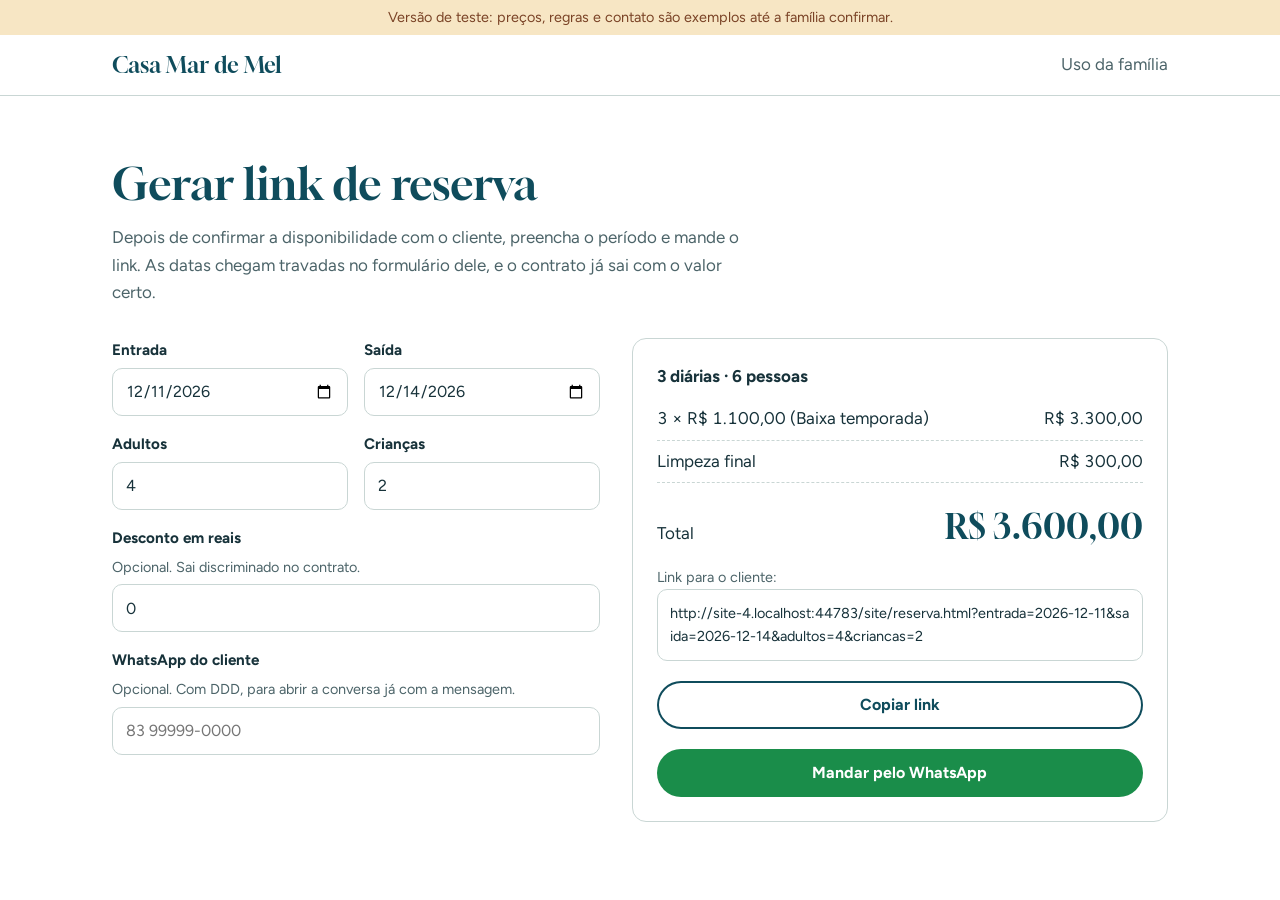
==== site/link.html @ db58e140 "Site da Casa Mar de Mel: vitrine, link de reserva e contrato em PDF Protótipo estático que substitui" ====
<!doctype html>
<html lang="pt-BR">
<head>
  <meta charset="utf-8">
  <meta name="viewport" content="width=device-width, initial-scale=1, viewport-fit=cover">
  <title>Gerar link de reserva · Casa Mar de Mel</title>
  <meta name="robots" content="noindex">
  <link rel="icon" href="data:image/svg+xml,%3Csvg xmlns=%27http://www.w3.org/2000/svg%27 viewBox=%270 0 32 32%27%3E%3Crect width=%2732%27 height=%2732%27 rx=%277%27 fill=%27%230f4c5c%27/%3E%3Cpath d=%27M5 20c3-3 5-3 8 0s5 3 8 0 5-3 6-1%27 stroke=%27%23e3a33b%27 stroke-width=%273%27 fill=%27none%27 stroke-linecap=%27round%27/%3E%3C/svg%3E">
  <link rel="preconnect" href="https://fonts.googleapis.com">
  <link rel="preconnect" href="https://fonts.gstatic.com" crossorigin>
  <link rel="stylesheet" href="https://fonts.googleapis.com/css2?family=Figtree:wght@400;700&family=Gloock&display=swap">
  <link rel="stylesheet" href="assets/style.css">
</head>
<body>
  <header class="topo">
    <div class="envelope"><a class="marca" href="index.html">Casa Mar de Mel</a><span style="color:var(--tinta-suave)">Uso da família</span></div>
  </header>

  <section class="secao">
    <div class="envelope">
      <h2>Gerar link de reserva</h2>
      <p class="lead">Depois de confirmar a disponibilidade com o cliente, preencha o período e mande o link. As datas chegam travadas no formulário dele, e o contrato já sai com o valor certo.</p>
      <div class="orc">
        <form class="campos" id="form-link" novalidate>
          <div class="campos-2">
            <label for="l-entrada">Entrada<input type="date" id="l-entrada" required></label>
            <label for="l-saida">Saída<input type="date" id="l-saida" required></label>
          </div>
          <div class="campos-2">
            <label for="l-adultos">Adultos<input type="number" id="l-adultos" min="1" max="12" value="4"></label>
            <label for="l-criancas">Crianças<input type="number" id="l-criancas" min="0" max="11" value="2"></label>
          </div>
          <label for="l-desconto">Desconto em reais<span class="ajuda">Opcional. Sai discriminado no contrato.</span><input type="number" id="l-desconto" min="0" step="10" value="0"></label>
          <label for="l-telefone">WhatsApp do cliente<span class="ajuda">Opcional. Com DDD, para abrir a conversa já com a mensagem.</span><input type="tel" id="l-telefone" placeholder="83 99999-0000"></label>
        </form>
        <div class="recibo" id="saida-link" aria-live="polite"></div>
      </div>
    </div>
  </section>

  <script src="assets/config.js"></script>
  <script src="assets/app.js"></script>
  <script>
  (function () {
    const { C, money, orcamento, iso, br, addDays, esc, parseISO } = MDM;
    MDM.faixaTeste();
    const $ = (id) => document.getElementById(id);
    const hoje = new Date(); hoje.setHours(0, 0, 0, 0);
    const sexta = addDays(hoje, ((5 - hoje.getDay() + 7) % 7) || 7);
    $("l-entrada").value = iso(sexta); $("l-saida").value = iso(addDays(sexta, 3));

    function gerar() {
      const e = $("l-entrada").value, s = $("l-saida").value;
      const a = +$("l-adultos").value || 1, c = +$("l-criancas").value || 0, desc = +$("l-desconto").value || 0;
      const r = orcamento({ entrada: e, saida: s, hospedes: a + c, desconto: desc });
      const out = $("saida-link");
      if (r.erro) { out.innerHTML = `<p class="erro">${esc(r.erro)}</p>`; return; }
      const base = new URL("reserva.html", location.href);
      base.search = new URLSearchParams({ entrada: e, saida: s, adultos: a, criancas: c, ...(desc ? { desconto: desc } : {}) }).toString();
      const link = base.toString();
      const msg = `Olá! Segue o link para concluir sua reserva na ${C.nome} (${br(r.entrada)} a ${br(r.saida)}, total ${money(r.total)}). É só preencher seus dados, enviar os documentos e assinar o contrato pelo gov.br:\n${link}`;
      const tel = $("l-telefone").value.replace(/\D/g, "");
      const zapUrl = `https://wa.me/${tel ? (tel.length <= 11 ? "55" + tel : tel) : ""}?text=${encodeURIComponent(msg)}`;
      out.innerHTML = `
        <p class="recibo-periodo">${r.noites} diárias · ${a + c} pessoas</p>
        ${r.grupos.map((g) => `<div class="recibo-linha"><span>${g.noites} × ${money(g.diaria)} (${esc(g.nome)})</span><span>${money(g.subtotal)}</span></div>`).join("")}
        <div class="recibo-linha"><span>Limpeza final</span><span>${money(r.limpeza)}</span></div>
        ${r.desconto ? `<div class="recibo-linha"><span>Desconto</span><span>− ${money(r.desconto)}</span></div>` : ""}
        <div class="recibo-total"><span>Total</span><strong>${money(r.total)}</strong></div>
        ${r.abaixoDoMinimo ? `<p class="aviso">Abaixo do mínimo de ${r.minimo} diárias deste período. O link funciona mesmo assim.</p>` : ""}
        <p class="obs">Link para o cliente:</p>
        <p class="link-gerado" id="link-txt">${esc(link)}</p>
        <button class="btn btn-linha" type="button" id="btn-copiar">Copiar link</button>
        <a class="btn btn-zap" href="${zapUrl}" target="_blank" rel="noopener">Mandar pelo WhatsApp</a>`;
      $("btn-copiar").onclick = async () => {
        try { await navigator.clipboard.writeText(link); $("btn-copiar").textContent = "Link copiado"; }
        catch { const sel = getSelection(); const rg = document.createRange(); rg.selectNodeContents($("link-txt")); sel.removeAllRanges(); sel.addRange(rg); $("btn-copiar").textContent = "Selecionado: copie com o menu"; }
      };
    }
    $("form-link").addEventListener("input", gerar);
    gerar();
  })();
  </script>
</body>
</html>
---- site/assets/style.css ----
/* Casa Mar de Mel
 * Conceito: a foto da casa abre a página; o resto é calmo, como a maré baixa.
 * Mar (azul-petróleo) para estrutura, mel (âmbar) para a ação principal,
 * madeira (do telhado) para detalhes. Uma coluna no celular, duas no computador.
 */
:root {
  --mar: #0f4c5c;
  --mar-escuro: #0a3540;
  --nevoa: #e6efee;
  --mel: #e3a33b;
  --mel-claro: #f7e6c4;
  --madeira: #7a4326;
  --tinta: #17323a;
  --tinta-suave: #4c6469;
  --linha: #c9d6d4;
  --fundo: #ffffff;
  --zap: #1a8d4a;
  --erro: #b3261e;

  --f-display: "Gloock", "Georgia", serif;
  --f-texto: "Figtree", "Segoe UI", system-ui, sans-serif;

  --t-1: clamp(3rem, 11vw, 6.5rem);
  --t-2: clamp(1.9rem, 5vw, 2.75rem);
  --t-3: 1.375rem;
  --t-corpo: 1.0625rem;
  --t-peq: 0.9rem;

  --larg: 68rem;
  --raio: 14px;
}

* { box-sizing: border-box; }
html { scroll-behavior: smooth; }
@media (prefers-reduced-motion: reduce) { html { scroll-behavior: auto; } }
body {
  margin: 0;
  background: var(--fundo);
  color: var(--tinta);
  font-family: var(--f-texto);
  font-size: var(--t-corpo);
  line-height: 1.6;
  -webkit-font-smoothing: antialiased;
}
img { max-width: 100%; display: block; }
h1, h2, h3 { font-family: var(--f-display); font-weight: 400; line-height: 1.1; text-wrap: balance; margin: 0; }
p { margin: 0; }
a { color: var(--mar); }
:focus-visible { outline: 3px solid var(--mel); outline-offset: 2px; border-radius: 4px; }

.faixa-teste {
  background: var(--mel-claro);
  color: var(--madeira);
  font-size: var(--t-peq);
  text-align: center;
  padding: 6px max(16px, env(safe-area-inset-right, 0px)) 6px max(16px, env(safe-area-inset-left, 0px));
}

.envelope {
  max-width: var(--larg);
  margin: 0 auto;
  padding-left: max(16px, env(safe-area-inset-left, 0px));
  padding-right: max(16px, env(safe-area-inset-right, 0px));
}

/* ---------- Botões ---------- */
.btn {
  display: inline-flex; align-items: center; justify-content: center; gap: 0.5rem;
  min-height: 48px; padding: 0 1.25rem;
  border-radius: 999px; border: 0;
  font: 700 1rem/1 var(--f-texto);
  text-decoration: none; cursor: pointer;
}
.btn-mel { background: var(--mel); color: var(--mar-escuro); }
.btn-mel:hover { background: #d39430; }
.btn-zap { background: var(--zap); color: #fff; }
.btn-zap:hover { background: #157a3f; }
.btn-linha { background: transparent; color: var(--mar); box-shadow: inset 0 0 0 2px var(--mar); }
.btn-linha:hover { background: var(--nevoa); }
.btn[disabled] { opacity: 0.45; cursor: not-allowed; }
.btn svg { width: 20px; height: 20px; flex: none; }

/* ---------- Topo ---------- */
.topo {
  position: sticky; top: env(safe-area-inset-top, 0px); z-index: 20;
  background: rgba(255, 255, 255, 0.94);
  backdrop-filter: blur(8px);
  border-bottom: 1px solid var(--linha);
}
.topo .envelope { display: flex; align-items: center; justify-content: space-between; gap: 1rem; min-height: 60px; }
.marca { font-family: var(--f-display); font-size: 1.35rem; color: var(--mar); text-decoration: none; white-space: nowrap; }
.topo .btn { min-height: 40px; padding: 0 1rem; font-size: 0.95rem; }

/* ---------- Abertura ---------- */
.abertura { position: relative; color: #fff; }
.abertura img { width: 100%; height: min(78vh, 720px); object-fit: cover; object-position: center 60%; }
@media (max-width: 620px) { .abertura img { height: 68vh; object-position: 70% 100%; } }
.abertura::after {
  content: ""; position: absolute; inset: 0;
  background: linear-gradient(180deg, rgba(10, 53, 64, 0) 35%, rgba(10, 53, 64, 0.78) 100%);
}
.abertura-texto { position: absolute; inset: auto 0 0 0; z-index: 1; padding-block: 0 2.25rem; }
.abertura h1 { font-size: var(--t-1); letter-spacing: -0.01em; }
.abertura h1 small { display: block; font-family: var(--f-texto); font-size: clamp(1rem, 2.6vw, 1.25rem); letter-spacing: 0.02em; margin-bottom: 0.4rem; opacity: 0.92; }
.abertura .local { margin-top: 0.75rem; font-size: 1.1rem; max-width: 34rem; }

/* ---------- Atalhos (os botões pedidos) ---------- */
.atalhos { display: grid; grid-template-columns: repeat(4, 1fr); gap: 12px; margin-top: -1px; padding-block: 1.25rem; }
.atalho {
  position: relative; display: flex; align-items: flex-end;
  aspect-ratio: 4 / 3; border-radius: var(--raio); overflow: hidden;
  color: #fff; text-decoration: none; font-weight: 700; font-size: 1.05rem;
  background: var(--mar);
}
.atalho img { position: absolute; inset: 0; width: 100%; height: 100%; object-fit: cover; transition: transform 0.4s ease; }
.atalho::after { content: ""; position: absolute; inset: 0; background: linear-gradient(180deg, transparent 40%, rgba(10, 53, 64, 0.85)); }
.atalho span { position: relative; z-index: 1; padding: 0.75rem 0.9rem; line-height: 1.2; }
.atalho:hover img { transform: scale(1.04); }
@media (prefers-reduced-motion: reduce) { .atalho img { transition: none; } }
.atalho-orc { background: var(--mel); color: var(--mar-escuro); }
.atalho-orc::after { display: none; }
.atalho-orc span { font-family: var(--f-display); font-weight: 400; font-size: 1.6rem; display: flex; flex-direction: column; gap: 0.25rem; }
.atalho-orc em { font-family: var(--f-texto); font-style: normal; font-size: 0.95rem; font-weight: 400; }
@media (max-width: 720px) { .atalhos { grid-template-columns: 1fr 1fr; } }

.fatos { display: flex; flex-wrap: wrap; gap: 0.5rem 2.5rem; padding-block: 0.25rem 0; color: var(--tinta-suave); }
.fatos span { display: grid; line-height: 1.2; }
.fatos b { font-family: var(--f-display); font-weight: 400; font-size: 1.9rem; color: var(--mar); }
@media (max-width: 520px) { .fatos { display: grid; grid-template-columns: repeat(4, 1fr); gap: 0.5rem; font-size: 0.9rem; } }

/* ---------- Seções ---------- */
.secao { padding-block: 4rem; scroll-margin-top: 60px; }
.secao-nevoa { background: var(--nevoa); }
.secao h2 { font-size: var(--t-2); color: var(--mar); margin-bottom: 1rem; }
.secao .lead { max-width: 40rem; color: var(--tinta-suave); }
.secao .lead + .lead { margin-top: 0.75rem; }

/* Galeria */
.galeria { columns: 3 260px; column-gap: 10px; margin-top: 2rem; }
@media (max-width: 620px) { .galeria { columns: 2; column-gap: 8px; } .galeria button { margin-bottom: 8px; } }
.galeria button { display: block; width: 100%; margin: 0 0 10px; padding: 0; border: 0; background: none; cursor: zoom-in; border-radius: 10px; overflow: hidden; break-inside: avoid; }
.galeria img { width: 100%; height: auto; }

.lightbox { border: 0; padding: 0; background: transparent; max-width: 100vw; max-height: 100vh; width: 100vw; height: 100vh; }
.lightbox::backdrop { background: rgba(6, 30, 36, 0.92); }
.lightbox figure { margin: 0; height: 100%; display: grid; grid-template-rows: 1fr auto; place-items: center; padding: 56px 16px 16px; }
.lightbox img { max-height: calc(100vh - 140px); max-width: 100%; object-fit: contain; border-radius: 6px; }
.lightbox figcaption { color: #e9f1f0; padding-top: 0.75rem; text-align: center; }
.lightbox .lb-ctrl { position: fixed; top: calc(12px + env(safe-area-inset-top, 0px)); display: flex; gap: 8px; right: max(12px, env(safe-area-inset-right, 0px)); }
.lightbox .lb-ctrl button { min-height: 44px; min-width: 44px; padding: 0 14px; border-radius: 999px; border: 0; background: rgba(255, 255, 255, 0.16); color: #fff; font: 700 1rem var(--f-texto); cursor: pointer; }

/* Região */
.lugares { display: grid; grid-template-columns: repeat(auto-fit, minmax(14rem, 1fr)); gap: 1.5rem 2rem; margin-top: 2rem; }
.lugar h3 { font-size: var(--t-3); color: var(--mar); margin-bottom: 0.35rem; }
.lugar p { color: var(--tinta-suave); }
.dica { margin-top: 2rem; padding: 1rem 1.25rem; border-left: 4px solid var(--mel); background: #fff; max-width: 40rem; }

/* Informações */
.info-grade { display: grid; grid-template-columns: 1fr 1fr; gap: 2.5rem 3rem; margin-top: 2rem; }
.info-grade > div { min-width: 0; }
.info-grade h3 { font-size: var(--t-3); color: var(--mar); margin-bottom: 0.75rem; }
.info-grade ul { margin: 0; padding-left: 1.1rem; }
.info-grade li + li { margin-top: 0.3rem; }
.info-grade .nao { color: var(--tinta-suave); margin-top: 0.75rem; font-size: var(--t-peq); }
.camas { display: grid; gap: 0.75rem; }
.camas div { border-top: 1px solid var(--linha); padding-top: 0.6rem; }
.camas strong { display: block; }
.camas span { color: var(--tinta-suave); }
@media (max-width: 720px) { .info-grade { grid-template-columns: 1fr; } }

/* ---------- Orçamento ---------- */
.orc { display: grid; grid-template-columns: minmax(0, 1fr) minmax(0, 1.1fr); gap: 2rem; margin-top: 2rem; align-items: start; }
@media (max-width: 820px) { .orc { grid-template-columns: 1fr; } }
.campos { display: grid; gap: 1rem; }
.campos-2 { display: grid; grid-template-columns: 1fr 1fr; gap: 1rem; }
@media (max-width: 420px) { .campos-2 { grid-template-columns: 1fr; } }
label { display: grid; gap: 0.35rem; font-weight: 700; font-size: 0.95rem; }
label .ajuda { font-weight: 400; color: var(--tinta-suave); font-size: var(--t-peq); }
input, select, textarea {
  width: 100%; min-height: 48px; padding: 0.6rem 0.8rem;
  border: 1.5px solid var(--linha); border-radius: 10px;
  font: 400 1rem var(--f-texto); color: var(--tinta); background: #fff;
}
input:focus, select:focus, textarea:focus { border-color: var(--mar); outline: none; box-shadow: 0 0 0 3px rgba(15, 76, 92, 0.18); }
input[aria-invalid="true"] { border-color: var(--erro); }

.recibo { background: #fff; border-radius: var(--raio); padding: 1.5rem; border: 1px solid var(--linha); }
.recibo-linha { display: flex; justify-content: space-between; gap: 1rem; padding: 0.45rem 0; border-bottom: 1px dashed var(--linha); font-variant-numeric: tabular-nums; }
.recibo-linha span:last-child { white-space: nowrap; }
.recibo-total { display: flex; justify-content: space-between; align-items: baseline; gap: 1rem; padding-top: 0.9rem; }
.recibo-total strong { font-family: var(--f-display); font-weight: 400; font-size: 2.2rem; color: var(--mar); font-variant-numeric: tabular-nums; }
.recibo .obs { font-size: var(--t-peq); color: var(--tinta-suave); margin-top: 0.75rem; }
.recibo .aviso { margin-top: 0.75rem; padding: 0.6rem 0.8rem; background: var(--mel-claro); color: var(--madeira); border-radius: 8px; font-size: var(--t-peq); }
.recibo .erro { color: var(--erro); font-weight: 700; }
.recibo .btn { width: 100%; margin-top: 1.25rem; }
.recibo-periodo { font-weight: 700; margin-bottom: 0.5rem; }

/* ---------- Rodapé ---------- */
.rodape { background: var(--mar-escuro); color: #d7e5e3; padding-block: 3rem calc(3rem + env(safe-area-inset-bottom, 0px)); }
.rodape .envelope { display: grid; gap: 1rem; }
.rodape .marca { color: #fff; font-size: 2rem; }
.rodape a { color: #fff; }

.zap-flutuante {
  position: fixed; z-index: 30;
  right: max(16px, env(safe-area-inset-right, 0px));
  bottom: calc(16px + env(safe-area-inset-bottom, 0px));
  width: 58px; height: 58px; border-radius: 50%;
  display: grid; place-items: center;
  background: var(--zap); color: #fff;
  box-shadow: 0 6px 18px rgba(10, 53, 64, 0.3);
}
.zap-flutuante svg { width: 30px; height: 30px; }

/* ---------- Fluxo de reserva ---------- */
.reserva-topo { background: var(--mar); color: #fff; padding-block: 2rem; }
.reserva-topo h1 { font-size: var(--t-2); }
.reserva-topo p { opacity: 0.9; margin-top: 0.5rem; max-width: 40rem; }
.estadia { display: flex; flex-wrap: wrap; gap: 0.5rem 1.75rem; margin-top: 1.25rem; font-variant-numeric: tabular-nums; }
.estadia div { display: grid; }
.estadia small { opacity: 0.75; font-size: 0.85rem; }
.estadia strong { font-size: 1.1rem; }

.passos { display: grid; grid-template-columns: repeat(4, 1fr); gap: 0.5rem; list-style: none; padding: 0; margin: 1.5rem 0 0; counter-reset: passo; }
.passos li { counter-increment: passo; display: flex; align-items: center; gap: 0.5rem; color: var(--tinta-suave); font-size: 0.95rem; line-height: 1.2; padding-top: 0.6rem; border-top: 3px solid var(--linha); }
.passos li::before { content: counter(passo); display: grid; place-items: center; flex: none; width: 28px; height: 28px; border-radius: 50%; border: 2px solid var(--linha); font-weight: 700; }
.passos li[aria-current="step"] { color: var(--mar); font-weight: 700; border-top-color: var(--mar); }
.passos li[aria-current="step"]::before { background: var(--mar); border-color: var(--mar); color: #fff; }
.passos li.feito { border-top-color: var(--mar); }
.passos li.feito::before { content: "✓"; background: var(--nevoa); border-color: var(--mar); color: var(--mar); }
@media (max-width: 560px) { .passos li { flex-direction: column; align-items: flex-start; gap: 0.35rem; font-size: 0.82rem; } }

.reserva-corpo { display: grid; grid-template-columns: minmax(0, 1fr) 17rem; gap: 2.5rem; padding-block: 2rem 4rem; align-items: start; }
@media (max-width: 860px) { .reserva-corpo { grid-template-columns: 1fr; } }
.painel h2 { font-size: var(--t-2); color: var(--mar); margin-bottom: 0.5rem; }
.painel > p { color: var(--tinta-suave); max-width: 40rem; }
.painel form, .painel .bloco { margin-top: 1.5rem; display: grid; gap: 1.25rem; }
fieldset { border: 1px solid var(--linha); border-radius: var(--raio); padding: 1.25rem; margin: 0; display: grid; gap: 1rem; min-width: 0; }
legend { font-family: var(--f-display); font-size: 1.25rem; color: var(--mar); padding: 0 0.4rem; }
.acoes { display: flex; flex-wrap: wrap; gap: 0.75rem; justify-content: space-between; margin-top: 0.5rem; }
.msg-erro { color: var(--erro); font-weight: 700; }

.hospede-linha { display: grid; grid-template-columns: minmax(0, 2fr) minmax(0, 1fr) minmax(0, 1.5fr) auto; gap: 0.5rem; align-items: end; }
.hospede-linha .btn-remover { min-height: 48px; padding: 0 0.8rem; border-radius: 10px; border: 1.5px solid var(--linha); background: #fff; color: var(--tinta-suave); cursor: pointer; font: 700 0.9rem var(--f-texto); }
@media (max-width: 620px) { .hospede-linha { grid-template-columns: 1fr 1fr; } .hospede-linha label:first-child { grid-column: 1 / -1; } }

.upload { display: grid; gap: 0.5rem; padding: 1rem; border: 2px dashed var(--linha); border-radius: var(--raio); }
.upload.ok { border-style: solid; border-color: var(--mar); background: var(--nevoa); }
.upload .previa { display: flex; gap: 0.75rem; align-items: center; font-size: var(--t-peq); }
.upload .previa img { width: 64px; height: 64px; object-fit: cover; border-radius: 8px; }
.nota-privacidade { font-size: var(--t-peq); color: var(--tinta-suave); }

.lateral { position: sticky; top: 76px; display: grid; gap: 0.6rem; }
.lateral h2 { font-family: var(--f-texto); font-weight: 700; font-size: 1rem; color: var(--tinta); margin-bottom: 0.25rem; }
.lateral button { text-align: left; min-height: 48px; padding: 0.6rem 0.9rem; border-radius: 10px; border: 1.5px solid var(--linha); background: #fff; color: var(--mar); font: 700 1rem var(--f-texto); cursor: pointer; }
.lateral button:hover { background: var(--nevoa); }
.lateral .lateral-zap { margin-top: 0.75rem; font-size: var(--t-peq); color: var(--tinta-suave); }
@media (max-width: 860px) {
  .lateral { position: static; order: -1; display: flex; flex-wrap: wrap; gap: 0.5rem; }
  .lateral h2 { width: 100%; margin: 0; font-size: 0.9rem; color: var(--tinta-suave); font-weight: 400; }
  .lateral button { min-height: 40px; padding: 0.35rem 0.85rem; border-radius: 999px; font-size: 0.9rem; }
  .lateral .lateral-zap { display: none; }
}

/* Documento (contrato e anexos na tela) */
.doc { font-size: 0.98rem; line-height: 1.65; }
.doc-folha { border: 1px solid var(--linha); border-radius: var(--raio); padding: clamp(1rem, 4vw, 2.5rem); max-height: 70vh; overflow-y: auto; background: #fff; }
.doc p, .doc ul, .doc dl, .doc .doc-tabela { margin: 0 0 0.8rem; max-width: 46rem; }
.doc-titulo { font-size: 1.6rem; color: var(--mar); margin: 0 0 0.75rem; }
.doc-h { font-family: var(--f-texto); font-weight: 700; font-size: 1.05rem; color: var(--mar); margin: 1.4rem 0 0.4rem; }
.doc-kv { display: grid; grid-template-columns: max-content minmax(0, 1fr); gap: 0.3rem 1rem; }
.doc-kv dt { font-weight: 700; }
.doc-kv dd { margin: 0; }
.doc-tabela { overflow-x: auto; }
.doc table { border-collapse: collapse; width: 100%; font-size: 0.93rem; font-variant-numeric: tabular-nums; }
.doc th, .doc td { border: 1px solid var(--linha); padding: 0.4rem 0.6rem; text-align: left; vertical-align: top; }
.doc th { background: var(--nevoa); }
.doc tr.total td { font-weight: 700; }
.doc-quebra { border: 0; border-top: 2px dashed var(--linha); margin: 2rem 0; }
@media (max-width: 480px) { .doc-kv { grid-template-columns: 1fr; gap: 0 0; } .doc-kv dd { margin-bottom: 0.4rem; } }

.aceite { display: flex; gap: 0.75rem; align-items: flex-start; font-weight: 400; }
.aceite input { width: 22px; height: 22px; min-height: 0; margin-top: 2px; flex: none; }

.passo-a-passo { margin: 0; padding-left: 1.3rem; display: grid; gap: 0.6rem; max-width: 40rem; }
.cartao-final { padding: 1.5rem; border-radius: var(--raio); background: var(--nevoa); display: grid; gap: 1rem; }

.doc-modal { border: 0; border-radius: var(--raio); padding: 0; width: min(46rem, calc(100vw - 24px)); max-height: calc(100vh - 48px); }
.doc-modal::backdrop { background: rgba(6, 30, 36, 0.6); }
.doc-modal-barra { position: sticky; top: 0; display: flex; justify-content: space-between; align-items: center; gap: 1rem; padding: 0.75rem 1rem 0.75rem 1.25rem; background: var(--mar); color: #fff; }
.doc-modal-corpo { padding: 1.25rem; overflow-y: auto; max-height: calc(100vh - 120px); }
.btn-fechar { min-height: 40px; padding: 0 1rem; border-radius: 999px; border: 0; background: rgba(255, 255, 255, 0.18); color: #fff; font: 700 0.95rem var(--f-texto); cursor: pointer; }

/* Gerador de link */
.link-gerado { word-break: break-all; padding: 0.75rem; background: #fff; border: 1px solid var(--linha); border-radius: 10px; font-size: var(--t-peq); }
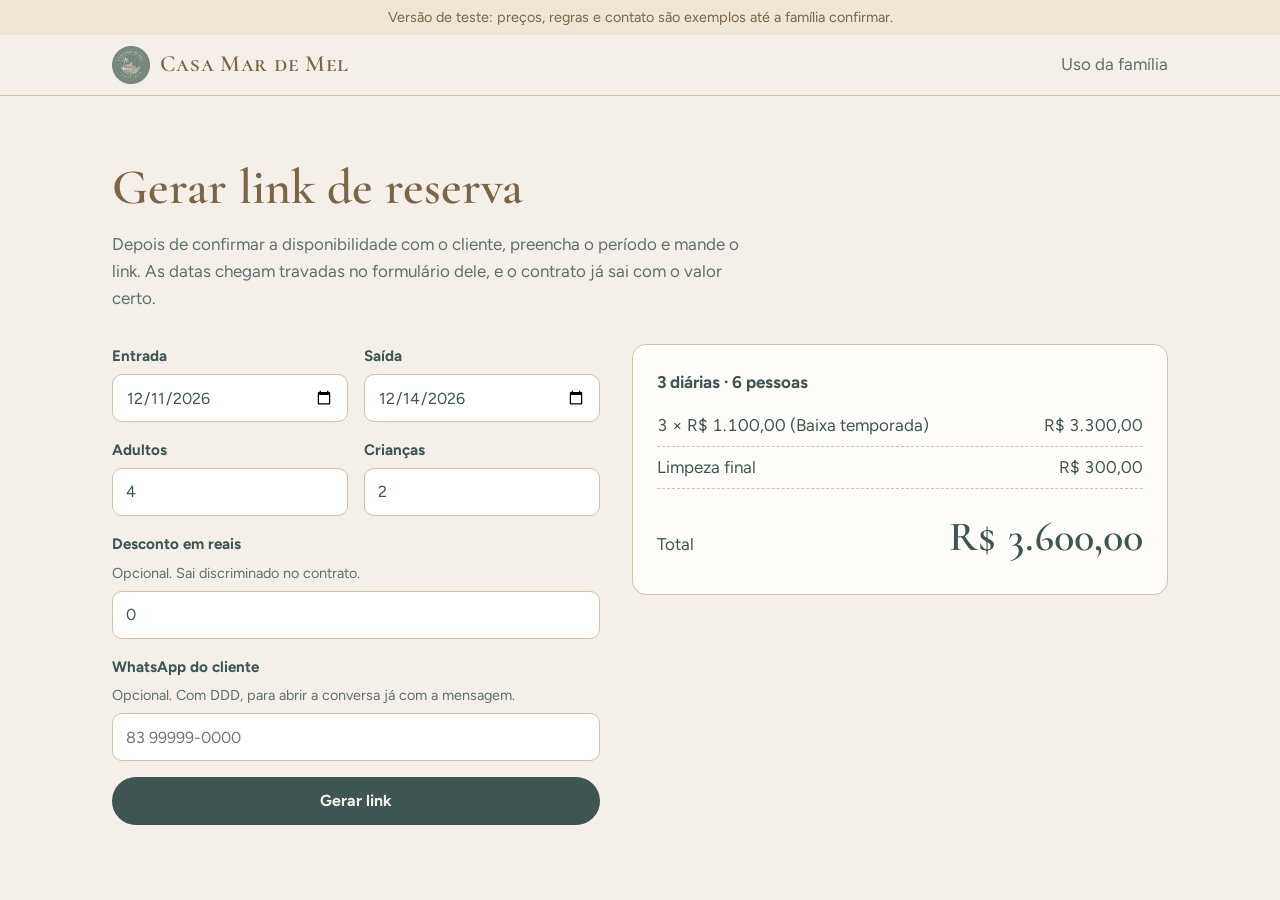
==== commit 4cb475da: "Marca oficial, envio das reservas ao Drive e link conferido - Logo, selo e paleta do manual de marca" ====
--- a/site/link.html
+++ b/site/link.html
@@ -5,15 +5,17 @@
   <meta name="viewport" content="width=device-width, initial-scale=1, viewport-fit=cover">
   <title>Gerar link de reserva · Casa Mar de Mel</title>
   <meta name="robots" content="noindex">
-  <link rel="icon" href="data:image/svg+xml,%3Csvg xmlns=%27http://www.w3.org/2000/svg%27 viewBox=%270 0 32 32%27%3E%3Crect width=%2732%27 height=%2732%27 rx=%277%27 fill=%27%230f4c5c%27/%3E%3Cpath d=%27M5 20c3-3 5-3 8 0s5 3 8 0 5-3 6-1%27 stroke=%27%23e3a33b%27 stroke-width=%273%27 fill=%27none%27 stroke-linecap=%27round%27/%3E%3C/svg%3E">
+  <link rel="icon" type="image/png" sizes="64x64" href="assets/marca/icone-64.png">
+  <link rel="icon" type="image/png" sizes="32x32" href="assets/marca/icone-32.png">
+  <link rel="apple-touch-icon" href="assets/marca/icone-180.png">
   <link rel="preconnect" href="https://fonts.googleapis.com">
   <link rel="preconnect" href="https://fonts.gstatic.com" crossorigin>
-  <link rel="stylesheet" href="https://fonts.googleapis.com/css2?family=Figtree:wght@400;700&family=Gloock&display=swap">
+  <link rel="stylesheet" href="https://fonts.googleapis.com/css2?family=Cormorant+Garamond:wght@500;600;700&family=Cormorant+SC:wght@600&family=Figtree:wght@400;700&display=swap">
   <link rel="stylesheet" href="assets/style.css">
 </head>
 <body>
   <header class="topo">
-    <div class="envelope"><a class="marca" href="index.html">Casa Mar de Mel</a><span style="color:var(--tinta-suave)">Uso da família</span></div>
+    <div class="envelope"><a class="marca" href="index.html"><img src="assets/marca/icone-64.png" alt="" width="38" height="38">Casa Mar de Mel</a><span style="color:var(--tinta-suave)">Uso da família</span></div>
   </header>
 
   <section class="secao">
@@ -32,6 +34,12 @@
           </div>
           <label for="l-desconto">Desconto em reais<span class="ajuda">Opcional. Sai discriminado no contrato.</span><input type="number" id="l-desconto" min="0" step="10" value="0"></label>
           <label for="l-telefone">WhatsApp do cliente<span class="ajuda">Opcional. Com DDD, para abrir a conversa já com a mensagem.</span><input type="tel" id="l-telefone" placeholder="83 99999-0000"></label>
+          <div id="bloco-senha" hidden style="display:grid;gap:.5rem">
+            <label for="l-senha">Senha da família<span class="ajuda">Garante que ninguém mude datas ou desconto editando o link.</span><input type="password" id="l-senha" autocomplete="current-password"></label>
+            <label class="senha-linha" for="l-lembrar"><input type="checkbox" id="l-lembrar"> Lembrar a senha neste aparelho</label>
+          </div>
+          <button class="btn btn-mel" type="submit" id="btn-gerar">Gerar link</button>
+          <p class="status" id="status-link" role="status" hidden></p>
         </form>
         <div class="recibo" id="saida-link" aria-live="polite"></div>
       </div>
@@ -40,6 +48,7 @@
 
   <script src="assets/config.js"></script>
   <script src="assets/app.js"></script>
+  <script src="assets/envio.js"></script>
   <script>
   (function () {
     const { C, money, orcamento, iso, br, addDays, esc, parseISO } = MDM;
@@ -49,18 +58,22 @@
     const sexta = addDays(hoje, ((5 - hoje.getDay() + 7) % 7) || 7);
     $("l-entrada").value = iso(sexta); $("l-saida").value = iso(addDays(sexta, 3));
 
-    function gerar() {
+    const conferido = MDMEnvio.ativo();
+    $("bloco-senha").hidden = !conferido;
+    const SENHA = "mdm-senha-familia";
+    try { const s = localStorage.getItem(SENHA); if (s) { $("l-senha").value = s; $("l-lembrar").checked = true; } } catch {}
+
+    function ler() {
       const e = $("l-entrada").value, s = $("l-saida").value;
       const a = +$("l-adultos").value || 1, c = +$("l-criancas").value || 0, desc = +$("l-desconto").value || 0;
-      const r = orcamento({ entrada: e, saida: s, hospedes: a + c, desconto: desc });
+      return { e, s, a, c, desc, r: orcamento({ entrada: e, saida: s, hospedes: a + c, desconto: desc }) };
+    }
+
+    // Resumo do valor, sempre atualizado
+    function resumo() {
+      const { a, c, r } = ler();
       const out = $("saida-link");
       if (r.erro) { out.innerHTML = `<p class="erro">${esc(r.erro)}</p>`; return; }
-      const base = new URL("reserva.html", location.href);
-      base.search = new URLSearchParams({ entrada: e, saida: s, adultos: a, criancas: c, ...(desc ? { desconto: desc } : {}) }).toString();
-      const link = base.toString();
-      const msg = `Olá! Segue o link para concluir sua reserva na ${C.nome} (${br(r.entrada)} a ${br(r.saida)}, total ${money(r.total)}). É só preencher seus dados, enviar os documentos e assinar o contrato pelo gov.br:\n${link}`;
-      const tel = $("l-telefone").value.replace(/\D/g, "");
-      const zapUrl = `https://wa.me/${tel ? (tel.length <= 11 ? "55" + tel : tel) : ""}?text=${encodeURIComponent(msg)}`;
       out.innerHTML = `
         <p class="recibo-periodo">${r.noites} diárias · ${a + c} pessoas</p>
         ${r.grupos.map((g) => `<div class="recibo-linha"><span>${g.noites} × ${money(g.diaria)} (${esc(g.nome)})</span><span>${money(g.subtotal)}</span></div>`).join("")}
@@ -68,7 +81,38 @@
         ${r.desconto ? `<div class="recibo-linha"><span>Desconto</span><span>− ${money(r.desconto)}</span></div>` : ""}
         <div class="recibo-total"><span>Total</span><strong>${money(r.total)}</strong></div>
         ${r.abaixoDoMinimo ? `<p class="aviso">Abaixo do mínimo de ${r.minimo} diárias deste período. O link funciona mesmo assim.</p>` : ""}
-        <p class="obs">Link para o cliente:</p>
+        <div id="link-pronto"></div>`;
+    }
+
+    async function gerar(ev) {
+      ev.preventDefault();
+      const { e, s, a, c, desc, r } = ler();
+      if (r.erro) return;
+      const params = { entrada: e, saida: s, adultos: a, criancas: c, ...(desc ? { desconto: desc } : {}) };
+      const btn = $("btn-gerar");
+      $("status-link").hidden = true;
+      if (conferido) {
+        const senha = $("l-senha").value;
+        if (!senha) { $("status-link").className = "status status-erro"; $("status-link").textContent = "Digite a senha da família."; $("status-link").hidden = false; return; }
+        btn.disabled = true; btn.textContent = "Gerando…";
+        try {
+          const resp = await MDMEnvio.chamar("assinarLink", { senha, link: { ...params, desconto: desc } });
+          params.c = resp.c;
+          try { $("l-lembrar").checked ? localStorage.setItem(SENHA, senha) : localStorage.removeItem(SENHA); } catch {}
+        } catch (err) {
+          $("status-link").className = "status status-erro"; $("status-link").textContent = err.message; $("status-link").hidden = false;
+          btn.disabled = false; btn.textContent = "Gerar link"; return;
+        }
+        btn.disabled = false; btn.textContent = "Gerar link";
+      }
+      const base = new URL("reserva.html", location.href);
+      base.search = new URLSearchParams(params).toString();
+      const link = base.toString();
+      const msg = `Olá! Segue o link para concluir sua reserva na ${C.nome} (${br(r.entrada)} a ${br(r.saida)}, total ${money(r.total)}). É só preencher seus dados, enviar os documentos e assinar o contrato pelo gov.br:\n${link}`;
+      const tel = $("l-telefone").value.replace(/\D/g, "");
+      const zapUrl = `https://wa.me/${tel ? (tel.length <= 11 ? "55" + tel : tel) : ""}?text=${encodeURIComponent(msg)}`;
+      $("link-pronto").innerHTML = `
+        <p class="obs">Link para o cliente${conferido ? " (conferido)" : ""}:</p>
         <p class="link-gerado" id="link-txt">${esc(link)}</p>
         <button class="btn btn-linha" type="button" id="btn-copiar">Copiar link</button>
         <a class="btn btn-zap" href="${zapUrl}" target="_blank" rel="noopener">Mandar pelo WhatsApp</a>`;
@@ -77,8 +121,9 @@
         catch { const sel = getSelection(); const rg = document.createRange(); rg.selectNodeContents($("link-txt")); sel.removeAllRanges(); sel.addRange(rg); $("btn-copiar").textContent = "Selecionado: copie com o menu"; }
       };
     }
-    $("form-link").addEventListener("input", gerar);
-    gerar();
+    $("form-link").addEventListener("input", (ev) => { if (ev.target.id !== "l-senha") resumo(); });
+    $("form-link").addEventListener("submit", gerar);
+    resumo();
   })();
   </script>
 </body>
--- a/site/assets/style.css
+++ b/site/assets/style.css
@@ -4,25 +4,37 @@
  * madeira (do telhado) para detalhes. Uma coluna no celular, duas no computador.
  */
 :root {
-  --mar: #0f4c5c;
-  --mar-escuro: #0a3540;
-  --nevoa: #e6efee;
-  --mel: #e3a33b;
-  --mel-claro: #f7e6c4;
-  --madeira: #7a4326;
-  --tinta: #17323a;
-  --tinta-suave: #4c6469;
-  --linha: #c9d6d4;
-  --fundo: #ffffff;
-  --zap: #1a8d4a;
-  --erro: #b3261e;
-
-  --f-display: "Gloock", "Georgia", serif;
+  /* Paleta oficial da marca (manual Casa Mar de Mel) */
+  --areia: #e6ded1;      /* E6DED1 */
+  --duna: #d3c2a6;       /* D3C2A6 */
+  --mel: #b89e74;        /* B89E74 */
+  --brisa: #a8c1b7;      /* A8C1B7 */
+  --salvia: #6d8d8a;     /* 6D8D8A */
+  --petroleo: #3e5554;   /* 3E5554 */
+  /* Derivados para texto e fundo */
+  --papel: #f4f0e9;
+  --madeira: #7a6548;    /* marrom do letreiro da logo */
+  --petroleo-escuro: #2e403f;
+
+  /* Papéis (nomes usados no restante do CSS) */
+  --mar: var(--petroleo);
+  --mar-escuro: var(--petroleo-escuro);
+  --nevoa: var(--areia);
+  --mel-claro: #efe6d6;
+  --tinta: var(--petroleo);
+  --tinta-suave: #5f706e;
+  --linha: var(--duna);
+  --fundo: var(--papel);
+  --zap: var(--petroleo);
+  --erro: #a5321f;
+
+  --f-display: "Cormorant Garamond", "Garamond", "Georgia", serif;
+  --f-marca: "Cormorant SC", "Cormorant Garamond", "Georgia", serif;
   --f-texto: "Figtree", "Segoe UI", system-ui, sans-serif;
 
   --t-1: clamp(3rem, 11vw, 6.5rem);
-  --t-2: clamp(1.9rem, 5vw, 2.75rem);
-  --t-3: 1.375rem;
+  --t-2: clamp(2.2rem, 5.5vw, 3.1rem);
+  --t-3: 1.6rem;
   --t-corpo: 1.0625rem;
   --t-peq: 0.9rem;
 
@@ -31,6 +43,7 @@
 }
 
 * { box-sizing: border-box; }
+[hidden] { display: none !important; }
 html { scroll-behavior: smooth; }
 @media (prefers-reduced-motion: reduce) { html { scroll-behavior: auto; } }
 body {
@@ -43,7 +56,7 @@
   -webkit-font-smoothing: antialiased;
 }
 img { max-width: 100%; display: block; }
-h1, h2, h3 { font-family: var(--f-display); font-weight: 400; line-height: 1.1; text-wrap: balance; margin: 0; }
+h1, h2, h3 { font-family: var(--f-display); font-weight: 600; line-height: 1.1; text-wrap: balance; margin: 0; }
 p { margin: 0; }
 a { color: var(--mar); }
 :focus-visible { outline: 3px solid var(--mel); outline-offset: 2px; border-radius: 4px; }
@@ -71,10 +84,10 @@
   font: 700 1rem/1 var(--f-texto);
   text-decoration: none; cursor: pointer;
 }
-.btn-mel { background: var(--mel); color: var(--mar-escuro); }
-.btn-mel:hover { background: #d39430; }
-.btn-zap { background: var(--zap); color: #fff; }
-.btn-zap:hover { background: #157a3f; }
+.btn-mel { background: var(--petroleo); color: var(--papel); }
+.btn-mel:hover { background: var(--petroleo-escuro); }
+.btn-zap { background: #4f6e6b; color: #fff; } /* sálvia escurecido p/ contraste AA */
+.btn-zap:hover { background: #43605d; }
 .btn-linha { background: transparent; color: var(--mar); box-shadow: inset 0 0 0 2px var(--mar); }
 .btn-linha:hover { background: var(--nevoa); }
 .btn[disabled] { opacity: 0.45; cursor: not-allowed; }
@@ -83,26 +96,30 @@
 /* ---------- Topo ---------- */
 .topo {
   position: sticky; top: env(safe-area-inset-top, 0px); z-index: 20;
-  background: rgba(255, 255, 255, 0.94);
+  background: rgba(244, 240, 233, 0.94);
   backdrop-filter: blur(8px);
   border-bottom: 1px solid var(--linha);
 }
 .topo .envelope { display: flex; align-items: center; justify-content: space-between; gap: 1rem; min-height: 60px; }
-.marca { font-family: var(--f-display); font-size: 1.35rem; color: var(--mar); text-decoration: none; white-space: nowrap; }
+.marca { display: inline-flex; align-items: center; gap: 0.6rem; font-family: var(--f-marca); font-weight: 600; font-size: 1.45rem; letter-spacing: 0.03em; color: var(--madeira); text-decoration: none; white-space: nowrap; }
+.marca img { width: 38px; height: 38px; }
 .topo .btn { min-height: 40px; padding: 0 1rem; font-size: 0.95rem; }
 
-/* ---------- Abertura ---------- */
-.abertura { position: relative; color: #fff; }
-.abertura img { width: 100%; height: min(78vh, 720px); object-fit: cover; object-position: center 60%; }
-@media (max-width: 620px) { .abertura img { height: 68vh; object-position: 70% 100%; } }
-.abertura::after {
-  content: ""; position: absolute; inset: 0;
-  background: linear-gradient(180deg, rgba(10, 53, 64, 0) 35%, rgba(10, 53, 64, 0.78) 100%);
-}
-.abertura-texto { position: absolute; inset: auto 0 0 0; z-index: 1; padding-block: 0 2.25rem; }
-.abertura h1 { font-size: var(--t-1); letter-spacing: -0.01em; }
-.abertura h1 small { display: block; font-family: var(--f-texto); font-size: clamp(1rem, 2.6vw, 1.25rem); letter-spacing: 0.02em; margin-bottom: 0.4rem; opacity: 0.92; }
-.abertura .local { margin-top: 0.75rem; font-size: 1.1rem; max-width: 34rem; }
+/* ---------- Abertura: logo da marca ao lado da foto ---------- */
+.abertura { display: grid; grid-template-columns: minmax(0, 1fr) minmax(0, 1.25fr); min-height: min(76vh, 680px); background: var(--papel); }
+.abertura-marca { display: grid; place-items: center; align-content: center; gap: 1.25rem; padding-block: 2.5rem; padding-left: max(16px, env(safe-area-inset-left, 0px)); padding-right: 16px; text-align: center; }
+.abertura-marca h1 { margin: 0; line-height: 0; }
+.abertura-marca img { width: min(100%, 440px); height: auto; }
+.abertura-marca .local { color: var(--tinta-suave); max-width: 26rem; }
+.abertura-foto { position: relative; min-height: 320px; }
+.abertura-foto img { position: absolute; inset: 0; width: 100%; height: 100%; object-fit: cover; object-position: center 60%; }
+@media (max-width: 760px) {
+  .abertura { grid-template-columns: 1fr; min-height: 0; }
+  .abertura-marca { padding-block: 1.75rem 1.5rem; padding-right: max(16px, env(safe-area-inset-right, 0px)); }
+  .abertura-marca img { width: min(82vw, 340px); }
+  .abertura-foto { height: 46vh; }
+  .abertura-foto img { object-position: 70% 100%; }
+}
 
 /* ---------- Atalhos (os botões pedidos) ---------- */
 .atalhos { display: grid; grid-template-columns: repeat(4, 1fr); gap: 12px; margin-top: -1px; padding-block: 1.25rem; }
@@ -113,25 +130,25 @@
   background: var(--mar);
 }
 .atalho img { position: absolute; inset: 0; width: 100%; height: 100%; object-fit: cover; transition: transform 0.4s ease; }
-.atalho::after { content: ""; position: absolute; inset: 0; background: linear-gradient(180deg, transparent 40%, rgba(10, 53, 64, 0.85)); }
+.atalho::after { content: ""; position: absolute; inset: 0; background: linear-gradient(180deg, transparent 40%, rgba(46, 64, 63, 0.85)); }
 .atalho span { position: relative; z-index: 1; padding: 0.75rem 0.9rem; line-height: 1.2; }
 .atalho:hover img { transform: scale(1.04); }
 @media (prefers-reduced-motion: reduce) { .atalho img { transition: none; } }
 .atalho-orc { background: var(--mel); color: var(--mar-escuro); }
 .atalho-orc::after { display: none; }
-.atalho-orc span { font-family: var(--f-display); font-weight: 400; font-size: 1.6rem; display: flex; flex-direction: column; gap: 0.25rem; }
+.atalho-orc span { font-family: var(--f-display); font-weight: 600; font-size: 1.9rem; display: flex; flex-direction: column; gap: 0.25rem; }
 .atalho-orc em { font-family: var(--f-texto); font-style: normal; font-size: 0.95rem; font-weight: 400; }
 @media (max-width: 720px) { .atalhos { grid-template-columns: 1fr 1fr; } }
 
 .fatos { display: flex; flex-wrap: wrap; gap: 0.5rem 2.5rem; padding-block: 0.25rem 0; color: var(--tinta-suave); }
 .fatos span { display: grid; line-height: 1.2; }
-.fatos b { font-family: var(--f-display); font-weight: 400; font-size: 1.9rem; color: var(--mar); }
+.fatos b { font-family: var(--f-display); font-weight: 600; font-size: 2.2rem; color: var(--madeira); }
 @media (max-width: 520px) { .fatos { display: grid; grid-template-columns: repeat(4, 1fr); gap: 0.5rem; font-size: 0.9rem; } }
 
 /* ---------- Seções ---------- */
 .secao { padding-block: 4rem; scroll-margin-top: 60px; }
 .secao-nevoa { background: var(--nevoa); }
-.secao h2 { font-size: var(--t-2); color: var(--mar); margin-bottom: 1rem; }
+.secao h2 { font-size: var(--t-2); color: var(--madeira); margin-bottom: 1rem; }
 .secao .lead { max-width: 40rem; color: var(--tinta-suave); }
 .secao .lead + .lead { margin-top: 0.75rem; }
 
@@ -142,7 +159,7 @@
 .galeria img { width: 100%; height: auto; }
 
 .lightbox { border: 0; padding: 0; background: transparent; max-width: 100vw; max-height: 100vh; width: 100vw; height: 100vh; }
-.lightbox::backdrop { background: rgba(6, 30, 36, 0.92); }
+.lightbox::backdrop { background: rgba(30, 42, 41, 0.92); }
 .lightbox figure { margin: 0; height: 100%; display: grid; grid-template-rows: 1fr auto; place-items: center; padding: 56px 16px 16px; }
 .lightbox img { max-height: calc(100vh - 140px); max-width: 100%; object-fit: contain; border-radius: 6px; }
 .lightbox figcaption { color: #e9f1f0; padding-top: 0.75rem; text-align: center; }
@@ -151,14 +168,14 @@
 
 /* Região */
 .lugares { display: grid; grid-template-columns: repeat(auto-fit, minmax(14rem, 1fr)); gap: 1.5rem 2rem; margin-top: 2rem; }
-.lugar h3 { font-size: var(--t-3); color: var(--mar); margin-bottom: 0.35rem; }
+.lugar h3 { font-size: var(--t-3); color: var(--madeira); margin-bottom: 0.35rem; }
 .lugar p { color: var(--tinta-suave); }
 .dica { margin-top: 2rem; padding: 1rem 1.25rem; border-left: 4px solid var(--mel); background: #fff; max-width: 40rem; }
 
 /* Informações */
 .info-grade { display: grid; grid-template-columns: 1fr 1fr; gap: 2.5rem 3rem; margin-top: 2rem; }
 .info-grade > div { min-width: 0; }
-.info-grade h3 { font-size: var(--t-3); color: var(--mar); margin-bottom: 0.75rem; }
+.info-grade h3 { font-size: var(--t-3); color: var(--madeira); margin-bottom: 0.75rem; }
 .info-grade ul { margin: 0; padding-left: 1.1rem; }
 .info-grade li + li { margin-top: 0.3rem; }
 .info-grade .nao { color: var(--tinta-suave); margin-top: 0.75rem; font-size: var(--t-peq); }
@@ -181,14 +198,14 @@
   border: 1.5px solid var(--linha); border-radius: 10px;
   font: 400 1rem var(--f-texto); color: var(--tinta); background: #fff;
 }
-input:focus, select:focus, textarea:focus { border-color: var(--mar); outline: none; box-shadow: 0 0 0 3px rgba(15, 76, 92, 0.18); }
+input:focus, select:focus, textarea:focus { border-color: var(--mar); outline: none; box-shadow: 0 0 0 3px rgba(62, 85, 84, 0.18); }
 input[aria-invalid="true"] { border-color: var(--erro); }
 
-.recibo { background: #fff; border-radius: var(--raio); padding: 1.5rem; border: 1px solid var(--linha); }
+.recibo { background: #fffdf9; border-radius: var(--raio); padding: 1.5rem; border: 1px solid var(--linha); }
 .recibo-linha { display: flex; justify-content: space-between; gap: 1rem; padding: 0.45rem 0; border-bottom: 1px dashed var(--linha); font-variant-numeric: tabular-nums; }
 .recibo-linha span:last-child { white-space: nowrap; }
 .recibo-total { display: flex; justify-content: space-between; align-items: baseline; gap: 1rem; padding-top: 0.9rem; }
-.recibo-total strong { font-family: var(--f-display); font-weight: 400; font-size: 2.2rem; color: var(--mar); font-variant-numeric: tabular-nums; }
+.recibo-total strong { font-family: var(--f-display); font-weight: 600; font-size: 2.6rem; color: var(--mar); font-variant-numeric: tabular-nums; }
 .recibo .obs { font-size: var(--t-peq); color: var(--tinta-suave); margin-top: 0.75rem; }
 .recibo .aviso { margin-top: 0.75rem; padding: 0.6rem 0.8rem; background: var(--mel-claro); color: var(--madeira); border-radius: 8px; font-size: var(--t-peq); }
 .recibo .erro { color: var(--erro); font-weight: 700; }
@@ -198,7 +215,8 @@
 /* ---------- Rodapé ---------- */
 .rodape { background: var(--mar-escuro); color: #d7e5e3; padding-block: 3rem calc(3rem + env(safe-area-inset-bottom, 0px)); }
 .rodape .envelope { display: grid; gap: 1rem; }
-.rodape .marca { color: #fff; font-size: 2rem; }
+.rodape .marca { color: var(--papel); font-size: 1.8rem; }
+.rodape .selo { width: 120px; height: 120px; }
 .rodape a { color: #fff; }
 
 .zap-flutuante {
@@ -208,7 +226,7 @@
   width: 58px; height: 58px; border-radius: 50%;
   display: grid; place-items: center;
   background: var(--zap); color: #fff;
-  box-shadow: 0 6px 18px rgba(10, 53, 64, 0.3);
+  box-shadow: 0 6px 18px rgba(46, 64, 63, 0.3);
 }
 .zap-flutuante svg { width: 30px; height: 30px; }
 
@@ -232,11 +250,11 @@
 
 .reserva-corpo { display: grid; grid-template-columns: minmax(0, 1fr) 17rem; gap: 2.5rem; padding-block: 2rem 4rem; align-items: start; }
 @media (max-width: 860px) { .reserva-corpo { grid-template-columns: 1fr; } }
-.painel h2 { font-size: var(--t-2); color: var(--mar); margin-bottom: 0.5rem; }
+.painel h2 { font-size: var(--t-2); color: var(--madeira); margin-bottom: 0.5rem; }
 .painel > p { color: var(--tinta-suave); max-width: 40rem; }
 .painel form, .painel .bloco { margin-top: 1.5rem; display: grid; gap: 1.25rem; }
 fieldset { border: 1px solid var(--linha); border-radius: var(--raio); padding: 1.25rem; margin: 0; display: grid; gap: 1rem; min-width: 0; }
-legend { font-family: var(--f-display); font-size: 1.25rem; color: var(--mar); padding: 0 0.4rem; }
+legend { font-family: var(--f-display); font-weight: 600; font-size: 1.45rem; color: var(--mar); padding: 0 0.4rem; }
 .acoes { display: flex; flex-wrap: wrap; gap: 0.75rem; justify-content: space-between; margin-top: 0.5rem; }
 .msg-erro { color: var(--erro); font-weight: 700; }
 
@@ -266,7 +284,7 @@
 .doc { font-size: 0.98rem; line-height: 1.65; }
 .doc-folha { border: 1px solid var(--linha); border-radius: var(--raio); padding: clamp(1rem, 4vw, 2.5rem); max-height: 70vh; overflow-y: auto; background: #fff; }
 .doc p, .doc ul, .doc dl, .doc .doc-tabela { margin: 0 0 0.8rem; max-width: 46rem; }
-.doc-titulo { font-size: 1.6rem; color: var(--mar); margin: 0 0 0.75rem; }
+.doc-titulo { font-size: 1.9rem; color: var(--madeira); margin: 0 0 0.75rem; }
 .doc-h { font-family: var(--f-texto); font-weight: 700; font-size: 1.05rem; color: var(--mar); margin: 1.4rem 0 0.4rem; }
 .doc-kv { display: grid; grid-template-columns: max-content minmax(0, 1fr); gap: 0.3rem 1rem; }
 .doc-kv dt { font-weight: 700; }
@@ -286,10 +304,27 @@
 .cartao-final { padding: 1.5rem; border-radius: var(--raio); background: var(--nevoa); display: grid; gap: 1rem; }
 
 .doc-modal { border: 0; border-radius: var(--raio); padding: 0; width: min(46rem, calc(100vw - 24px)); max-height: calc(100vh - 48px); }
-.doc-modal::backdrop { background: rgba(6, 30, 36, 0.6); }
+.doc-modal::backdrop { background: rgba(30, 42, 41, 0.6); }
 .doc-modal-barra { position: sticky; top: 0; display: flex; justify-content: space-between; align-items: center; gap: 1rem; padding: 0.75rem 1rem 0.75rem 1.25rem; background: var(--mar); color: #fff; }
 .doc-modal-corpo { padding: 1.25rem; overflow-y: auto; max-height: calc(100vh - 120px); }
 .btn-fechar { min-height: 40px; padding: 0 1rem; border-radius: 999px; border: 0; background: rgba(255, 255, 255, 0.18); color: #fff; font: 700 0.95rem var(--f-texto); cursor: pointer; }
 
 /* Gerador de link */
 .link-gerado { word-break: break-all; padding: 0.75rem; background: #fff; border: 1px solid var(--linha); border-radius: 10px; font-size: var(--t-peq); }
+
+/* Envio */
+.isca { position: absolute; left: -9999px; width: 1px; height: 1px; opacity: 0; }
+.status { padding: 0.75rem 1rem; border-radius: 10px; background: var(--nevoa); color: var(--tinta); }
+.status-ok { background: #dfe9e4; color: #2f5a4c; font-weight: 700; }
+.status-erro { background: #fbe9e7; color: var(--erro); font-weight: 700; }
+.alternativa { display: grid; gap: 0.75rem; padding: 1rem; border: 1px solid var(--linha); border-radius: var(--raio); }
+.alternativa .btn { justify-self: start; }
+.senha-linha { display: flex; gap: 0.5rem; align-items: center; font-weight: 400; font-size: var(--t-peq); }
+.senha-linha input { width: 20px; height: 20px; min-height: 0; }
+
+@media (max-width: 480px) {
+  .marca { font-size: 1.25rem; gap: 0.45rem; }
+  .marca img { width: 32px; height: 32px; }
+  .topo .btn .rotulo { position: absolute; width: 1px; height: 1px; overflow: hidden; clip: rect(0 0 0 0); white-space: nowrap; }
+  .topo .btn { padding: 0 0.7rem; }
+}
